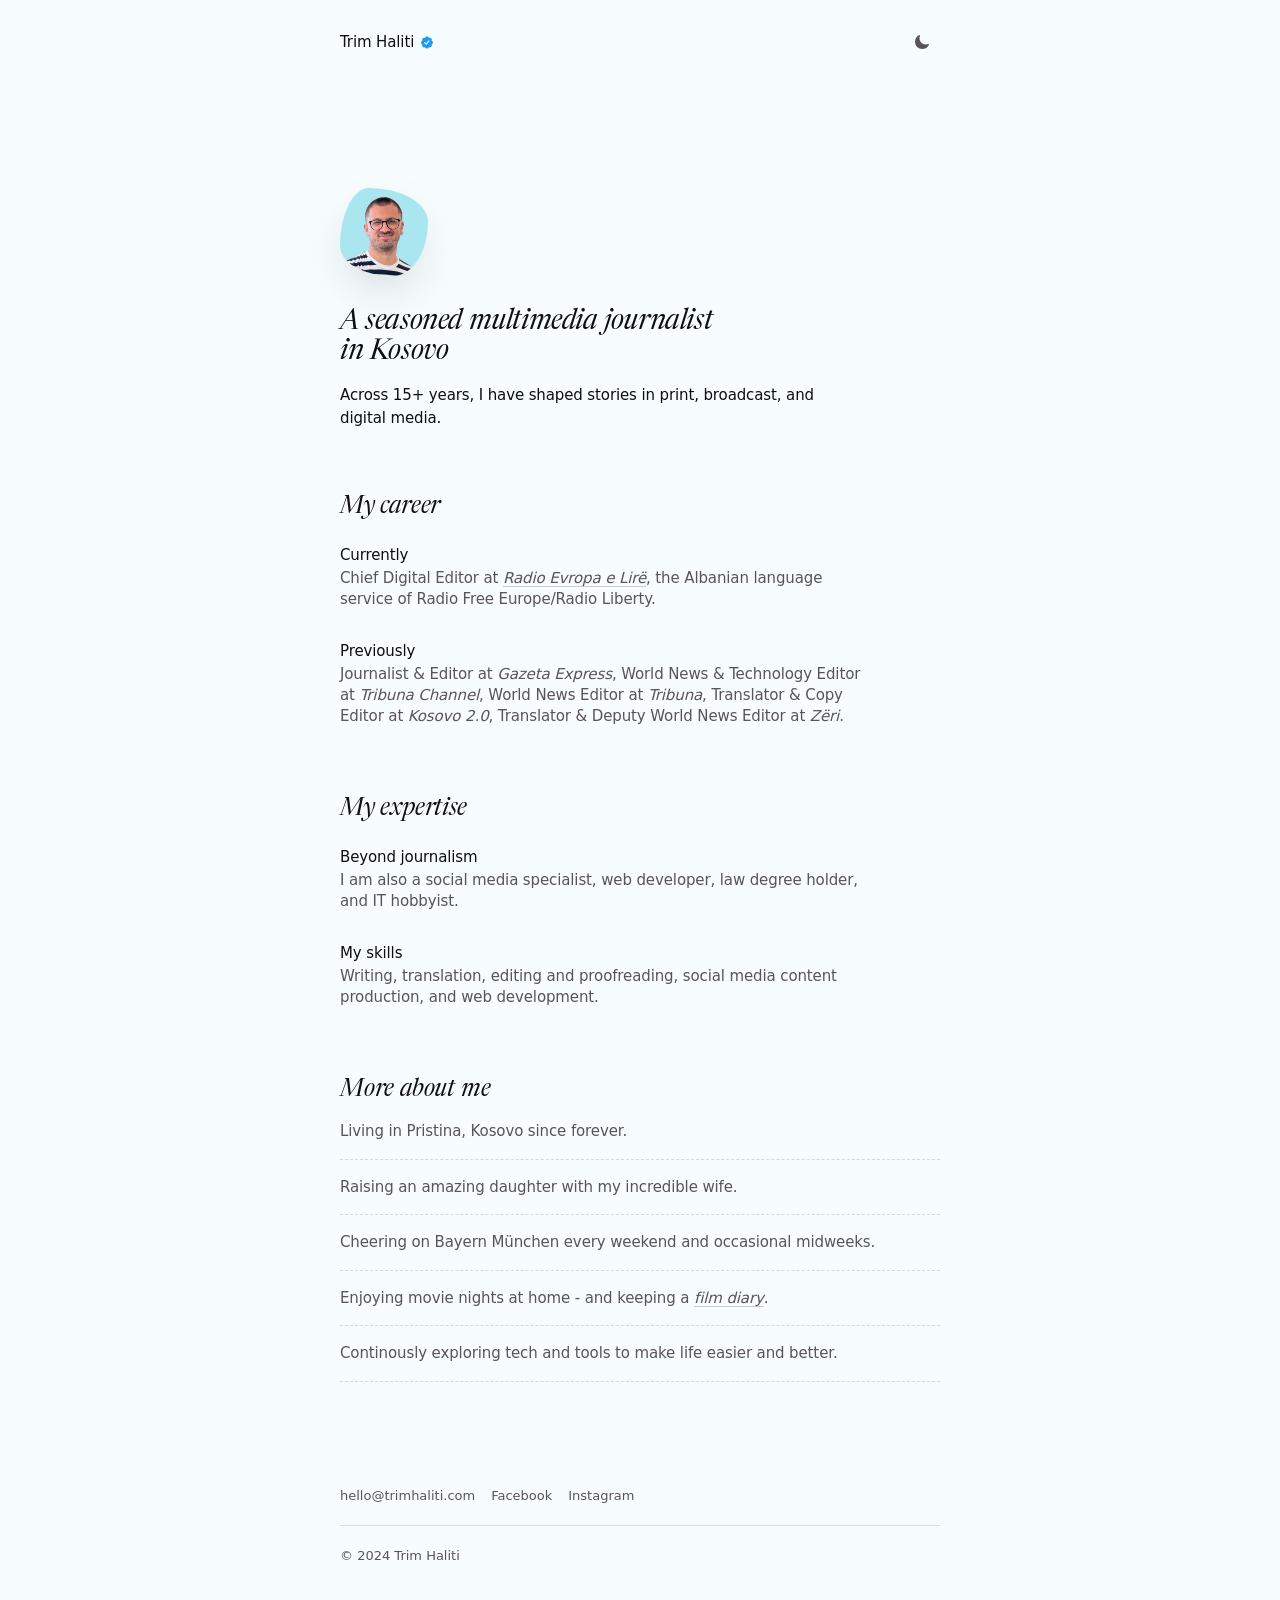
==== index.html @ a912e48a "Update index.html" ====
<!DOCTYPE html>
<html lang="en" dir="ltr">

<head>
    <script>
        (function() {
            const storedTheme = localStorage.getItem('theme');
            if (storedTheme === 'dark') {
                document.documentElement.classList.add('dark');
            }
        })();

    </script>

    <meta charset="UTF-8">
    <title>Trim Haliti</title>
    <meta name="author" content="Trim Haliti">
    <meta name="viewport" content="width=device-width, initial-scale=1.0">
    <meta name="title" content="Trim Haliti">
    <meta name="description" content="A seasoned multimedia journalist in Kosovo">

    <meta property="og:type" content="website">
    <meta property="og:title" content="Trim Haliti">
    <meta property="og:description" content="A seasoned multimedia journalist in Kosovo">
    <meta property="og:url" content="https://trimhaliti.com/">
    <meta property="og:image" content="https://trimhaliti.com/assets/social.png">

    <link rel="icon" type="image/png" href="https://trimhaliti.com/assets/favicon.png">
    <link rel="apple-touch-icon" href="https://trimhaliti.com/assets/apple-touch-icon.png">
    <link rel="stylesheet" href="css/styles.css">
</head>

<body>
    <nav class="global-nav">
        <div class="nav-container">
            <div class="nav-left">
                <div class="nav-links">
                    <a href="/">Trim Haliti</a>
                    <svg viewBox="0 -1 24 24" role="img" fill="#1D9BF0" data-testid="icon-verified"><g><path d="M22.25 12c0-1.43-.88-2.67-2.19-3.34.46-1.39.2-2.9-.81-3.91s-2.52-1.27-3.91-.81c-.66-1.31-1.91-2.19-3.34-2.19s-2.67.88-3.33 2.19c-1.4-.46-2.91-.2-3.92.81s-1.26 2.52-.8 3.91c-1.31.67-2.2 1.91-2.2 3.34s.89 2.67 2.2 3.34c-.46 1.39-.21 2.9.8 3.91s2.52 1.26 3.91.81c.67 1.31 1.91 2.19 3.34 2.19s2.68-.88 3.34-2.19c1.39.45 2.9.2 3.91-.81s1.27-2.52.81-3.91c1.31-.67 2.19-1.91 2.19-3.34zm-11.71 4.2L6.8 12.46l1.41-1.42 2.26 2.26 4.8-5.23 1.47 1.36-6.2 6.77z"></path></g></svg>
                </div>
            </div>
            <div class="nav-right">
                <div class="theme-switcher">
                    <button id="theme-switcher" aria-label="Toggle theme">
                        <svg xmlns="http://www.w3.org/2000/svg" class="theme-icon moon-icon" viewBox="0 0 512 512" width="16" height="16">
                            <path d="M264 480A232 232 0 0132 248c0-94 54-178.28 137.61-214.67a16 16 0 0121.06 21.06C181.07 76.43 176 104.66 176 136c0 110.28 89.72 200 200 200 31.34 0 59.57-5.07 81.61-14.67a16 16 0 0121.06 21.06C442.28 426 358 480 264 480z" />
                        </svg>
                        <svg xmlns="http://www.w3.org/2000/svg" class="theme-icon sun-icon" viewBox="0 0 512 512" width="16" height="16">
                            <path d="M256 118a22 22 0 01-22-22V48a22 22 0 0144 0v48a22 22 0 01-22 22zM256 486a22 22 0 01-22-22v-48a22 22 0 0144 0v48a22 22 0 01-22 22zM369.14 164.86a22 22 0 01-15.56-37.55l33.94-33.94a22 22 0 0131.11 31.11l-33.94 33.94a21.93 21.93 0 01-15.55 6.44zM108.92 425.08a22 22 0 01-15.55-37.56l33.94-33.94a22 22 0 1131.11 31.11l-33.94 33.94a21.94 21.94 0 01-15.56 6.45zM464 278h-48a22 22 0 010-44h48a22 22 0 010 44zM96 278H48a22 22 0 010-44h48a22 22 0 010 44zM403.08 425.08a21.94 21.94 0 01-15.56-6.45l-33.94-33.94a22 22 0 0131.11-31.11l33.94 33.94a22 22 0 01-15.55 37.56zM142.86 164.86a21.89 21.89 0 01-15.55-6.44l-33.94-33.94a22 22 0 0131.11-31.11l33.94 33.94a22 22 0 01-15.56 37.55zM256 358a102 102 0 11102-102 102.12 102.12 0 01-102 102z" />
                        </svg>
                    </button>
                </div>
            </div>
        </div>
    </nav>
    <header>
        <div class="homepage-header">
            <div class="avatar-container">
                <img class="avatar" width="80px" src="assets/avatar.png" alt="Avatar" title="That's me">
            </div>
            <h1 class="homepage italic">
                A seasoned multimedia journalist in Kosovo

            </h1>
            <p>
                Across 15+ years, I have shaped stories in print, broadcast, and digital media.
            </p>
            
        </div>
    </header>
    <main>
        <section id="work">
            <h2 class="section-title italic">
                My career
            </h2>
            <div class="project-block">
                    <div class="project-item-box">
                        <h3 class="project-title">
                            Currently
                        </h3>
                        <p class="project-description secondary">
                            Chief Digital Editor at <a rel="noopener" target="_blank" href="https://www.evropaelire.org/s?k=Trim%20Haliti&tab=all&pi=1&r=any&pp=10"><i>Radio Evropa e Lirë</i></a>, the Albanian language service of Radio Free Europe/Radio Liberty.
                        </p>
                    </div>
                </a>
                    <div class="project-item-box">
                        <h3 class="project-title">
                            Previously
                        </h3>
                        <p class="project-description secondary">
                            Journalist & Editor at <i>Gazeta Express</i>, World News & Technology Editor at <i>Tribuna Channel</i>, World News Editor at <i>Tribuna</i>, Translator & Copy Editor at <i>Kosovo 2.0</i>, Translator & Deputy World News Editor at <i>Zëri</i>.
                        </p>
                    </div>
                </a>
            </div>
        </section>
        <section id="work">
            <h2 class="section-title italic">
                My expertise
            </h2>
            <div class="project-block">
                    <div class="project-item-box">
                        <h3 class="project-title">
                            Beyond journalism
                        </h3>
                        <p class="project-description secondary">
                        I am also a social media specialist, web developer, law degree holder, and IT hobbyist.
                        </p>
                    </div>
                </a>
                    <div class="project-item-box">
                        <h3 class="project-title">
                            My skills
                        </h3>
                        <p class="project-description secondary">
                            Writing, translation, editing and proofreading, social media content production, and web development.
                        </p>
                    </div>
                </a>
            </div>
        </section>
        <section id="work">
            <h2 class="section-title italic">
                More about me
            </h2>
            <div class="project-block">
                <section>
                    <p class="now">
                        Living in Pristina, Kosovo since forever.
                    </p>
                    <hr class="small-break">
                    <p class="now">
                        Raising an amazing daughter with my incredible wife.
                    </p>
                    <hr class="small-break">
                    <p class="now">
                        Cheering on Bayern München every weekend and occasional midweeks.
                    </p>
                    <hr class="small-break">
                    <p class="now">
                        Enjoying movie nights at home - and keeping a <a href="https://letterboxd.com/trimhaliti" target="_blank" rel="noopener"><i>film diary</i></a>.
                    </p>
                    <hr class="small-break">
                    <p class="now">
                        Continously exploring tech and tools to make life easier and better.
                    </p>
                    <hr class="small-break">
                    </section>
        </main>
    <footer>
        <div class="links-side-by-side">
            <p class="footer-text">
                <a class="inline-icon" href="mailto:hello@trimhaliti.com">hello@trimhaliti.com</a>
            </p>
            <p class="footer-text">
                <a class="inline-icon" rel="noopener" target="_blank" href="https://facebook.com/trimhaliti">Facebook</a>
            </p>
            <p class="footer-text">
                <a class="inline-icon" rel="noopener" target="_blank" href="https://instagram.com/trimhaliti">Instagram</a>
            </p>
        </div>
        <div class="footer-container">
            <p class="footer-text secondary">
                &copy; 2024 Trim Haliti
            </p>
        </div>
    </footer>
    <audio id="themeSwitcherClickSound" src="audio/switch.wav"></audio>
    <script src="js/theme-switcher.js" defer></script>

    <script async defer src="https://scripts.withcabin.com/hello.js"></script>
</body>

</html>
---- css/styles.css ----
*,
*::before,
*::after {
    box-sizing: border-box;
    margin-inline: auto;
    margin-block: 0;
}

html {
    -moz-text-size-adjust: none;
    -webkit-text-size-adjust: none;
    text-size-adjust: none;
}

@font-face {
    font-family: 'Newsreader Display';
    src: url('/fonts/NewsreaderDisplay-Regular.woff2') format('woff2');
    font-weight: normal;
    font-style: normal;
}

@font-face {
    font-family: 'Newsreader Display';
    src: url('/fonts/NewsreaderDisplay-Italic.woff2') format('woff2');
    font-weight: normal;
    font-style: italic;
}

@font-face {
    font-family: 'Newsreader Text';
    src: url('/fonts/NewsreaderText-Regular.woff2') format('woff2');
    font-weight: normal;
    font-style: normal;
}

@font-face {
    font-family: 'Newsreader Text';
    src: url('/fonts/NewsreaderText-Italic.woff2') format('woff2');
    font-weight: normal;
    font-style: italic;
}

:root {
    --background: #f7fcfe;
    --default: #0F0F0F;
    --body: #292929;
    --secondary: #1f1818bb;
    --caption-metadata: #4D4C4C;
}

.dark {
    --background: #0F0F0F;
    --default: #F2F2F2;
    --body: #E0E0E0;
    --secondary: #949494;
    --caption-metadata: #C7C7C7;
}

body {
    min-height: 100vh;
    color: var(--default);
    background-color: var(--background);
    font-family: ui-sans-serif, system-ui, -apple-system, BlinkMacSystemFont, "Segoe UI Variable Display", Roboto, "Helvetica Neue", Arial, "Noto Sans", sans-serif, "Apple Color Emoji", "Segoe UI Emoji", "Segoe UI Symbol", "Noto Color Emoji";
    font-size: 0.9375rem;
    letter-spacing: -0.0075rem;
    line-height: 1.5;
    text-rendering: optimizeLegibility;
    -webkit-font-smoothing: antialiased;
    -moz-osx-font-smoothing: grayscale;
    hanging-punctuation: first allow-end last;
}

.global-nav {
    padding: 1.5rem 0;
}

.nav-container {
    display: flex;
    justify-content: space-between;
    align-items: center;
    column-gap: 1rem;
    max-width: 600px;
}

.sub-nav-container {
    display: flex;
    align-items: center;
    column-gap: 1rem;
    margin: 0;
}

.nav-left,
.nav-right {
    margin: 0;
}

.nav-links {
    display: flex;
    align-items: center;
    column-gap: 0.38rem;
    margin: 0;
}

.nav-links a {
    color: var(--default);
    font-weight: 500;
    text-decoration: none;
    -webkit-text-decoration: none;
}

.nav-links svg {
    flex-shrink: 0;
    width: 14px;
    height: 14px;
}

.nav-links a:hover {
    color: var(--secondary);
}

button#theme-switcher {
    display: flex;
    align-items: center;
    justify-content: center;
    color: var(--secondary);
    background-color: transparent;
    width: 36px;
    height: 36px;
    border: none;
    border-radius: 24px;
    padding: 0;
    font-size: 1rem;
    line-height: 1;
    cursor: pointer;
    transition: all 120ms ease-in-out;
}

button#theme-switcher:hover {
    background-color: hsl(from var(--default) h s l / 10%);
}

.theme-icon {
    width: 16px;
    height: 16px;
    transition: all 120ms ease-in-out;
    fill: currentColor;
    display: flex;
    align-items: center;
    justify-content: center;
}

.moon-icon {
    display: flex;
}

.sun-icon {
    display: none;
}

.dark .moon-icon {
    display: none;
}

.dark .sun-icon {
    display: flex;
}

.avatar-container {
    position: relative;
    display: inline-block;
}

img.avatar {
    width: 88px;
    height: 88px;
    border-radius: 33% 67% 40% 60% / 66% 39% 61% 34%;
    box-shadow:
        0px 0.7px 1.9px -24px rgba(0, 0, 0, 0.124),
        0px 1.7px 4.9px -24px rgba(0, 0, 0, 0.177),
        0px 3.5px 9.9px -24px rgba(0, 0, 0, 0.223),
        0px 7.3px 20.4px -24px rgba(0, 0, 0, 0.276),
        0px 20px 56px -24px rgba(0, 0, 0, 0.4);
    position: relative;
}

.avatar:hover {
    transform: translate(0, -4px);
    transition: transform 200ms ease-in-out;
}

.avatar:not(:hover) {
    transform: translate(0, 0);
    transition: transform 200ms ease-in-out, transition-delay 200ms;
}

h1,
h2,
h3,
.two-column,
.links-page,
details,
footer {
    max-width: 600px;
}

h1,
h2,
h3 {
    font-weight: 500;
    line-height: 1.2;
    text-wrap: balance;
}

h1.homepage {
    font-family: 'Newsreader Display', serif;
    font-size: 1.75rem;
    line-height: 1.1;
    font-weight: 400;
    letter-spacing: -0.025rem;
    text-wrap: pretty;
    max-width: 26ch;
    margin: 1.5rem 0 1rem 0;
}

.homepage-header {
    margin: 6.5rem auto 4rem;
    max-width: 600px;
}

h1.main-title,
h2.section-title {
    font-size: 1.50rem;
    font-weight: 400;
    font-family: 'Newsreader Display', serif;
    letter-spacing: -0.0125rem;
}

.subpage-header {
    margin: 6.5rem auto 2rem;
}

h2.section-title {
    margin: 3.5rem auto 0.75rem;
}

h2.section-title_small {
    font-size: 1.25rem;
    line-height: 1;
    margin: 2.5rem auto 0.5rem;
}

h2.section-title_smaller {
    font-family: 'Newsreader Display', serif;
    font-weight: 400;
    font-size: 1.125rem;
    line-height: 1.4;
    text-wrap: balance;
}

p,
ul,
ol,
li,
figcaption {
    color: var(--body);
    font-weight: 400;
    max-width: 600px;
    margin: 1rem auto;
    text-wrap: pretty;
}

ul,
ol,
dl {
    padding: 0;
}

.homepage-header p {
    max-width: 50ch;
    margin-left: 0;
    color: var(--default);
}

strong {
    color: var(--default);
    font-weight: 600;
}

em {
    font-family: 'Newsreader Text', serif;
    font-size: 1.125rem;
    letter-spacing: normal;
    line-height: normal;
}

s {
    text-decoration-style: solid;
    -webkit-text-decoration-style: solid;
    text-decoration-color: hsl(from var(--default) h s l / 60%);
    -webkit-text-decoration-color: hsl(from var(--default) h s l / 60%);
    text-decoration-thickness: 0.0625rem;
    -webkit-text-decoration-thickness: 0.0625rem;
}

.unselectable {
    user-select: none;
    webkit-user-select: none;
}

.compact-heading {
    color: var(--default);
    margin: 2.5rem auto 1rem;
}

div.project-block {
    max-width: 600px;
    margin: auto;
}

.project-title {
    font-size: 0.9375rem;
    align-items: baseline;
    margin: 0;
}

div.project-item-box {
    display: flex;
    flex-direction: column;
    gap: 0.25rem;
    padding: 0.75rem 0;
    margin-bottom: 0.5rem;
}

.project-description {
    line-height: 1.4;
    max-width: 56ch;
    margin: 0;
}

p.compact {
    margin: 0.5rem auto;
    line-height: 1.5;
}

ul {
    margin: 0.5rem auto 1.25rem;
}

li {
    padding-left: 0.5rem;
    margin: 0.5rem 0 0.5rem 1.5rem;
}

li::marker,
.subtle {
    color: hsl(from var(--default) h s l / 30%);
}

.stylized-number {
    display: inline-block;
    width: 32px;
    text-align: right;
    margin-right: 1rem;
}

.stylized-paragraph {
    padding-left: 3rem;
    margin: 0.5rem auto;
}

.italic {
    font-style: italic;
}

.secondary {
    color: var(--secondary);
}

.mono {
    font-family: ui-monospace, "SF Mono", "Cascadia Mono", "Segoe UI Mono", "Ubuntu Mono", "Roboto Mono", Menlo, Monaco, Consolas, monospace;
    letter-spacing: normal;
}

.now {
    color: var(--secondary);
}

figcaption {
    color: var(--caption-metadata);
    text-align: center;
    font-size: 0.8125rem;
}

a {
    display: inline-block;
    color: var(--secondary);
    text-decoration: underline;
    -webkit-text-decoration: underline;
    text-decoration-style: solid;
    -webkit-text-decoration-style: solid;
    text-decoration-color: hsl(from var(--default) h s l / 20%);
    -webkit-text-decoration-color: hsl(from var(--default) h s l / 20%);
    text-decoration-thickness: 0.0625rem;
    -webkit-text-decoration-thickness: 0.0625rem;
    text-underline-offset: 0.1875rem;
    -webkit-text-underline-offset: 0.1875rem;
}

a:hover {
    color: var(--body);
    text-decoration-color: hsl(from var(--default) h s l / 35%);
    -webkit-text-decoration-color: hsl(from var(--default) h s l / 35%);
}

a h3 {
    color: var(--default);
}

a.inline-icon {
    display: inline-flex;
    align-items: baseline;
    text-decoration: none;
    -webkit-text-decoration: none;
}

a.project-item {
    text-decoration: none;
    -webkit-text-decoration: none;
}

a:hover .subtle {
    color: var(--default);
    transition: all 120ms ease-in-out;
}

a:not(:hover) .subtle {
    transition: all 120ms ease-in-out;
}

img,
picture {
    max-width: 100%;
    display: block;
    border-radius: 4px;
}

figure.project-img {
    max-width: 800px;
    margin: 2.5rem auto 4rem;
}

figure.project-img-small {
    max-width: 600px;
    margin: 2.5rem auto 3rem;
}

figure.project-img-tiny {
    max-width: 320px;
    margin: 2.5rem auto;
}

div.links-page {
    margin: 3.5rem auto;
}

a.links-page-header {
    color: var(--default);
}

p.links-page {
    margin: 0.125rem auto;
}

hr.divider {
    max-width: 264px;
    border: 0.5px solid hsl(from var(--default) h s l / 12%);
    margin: 3.5rem auto;
}

hr.small-break {
    max-width: 600px;
    border: 0;
    border-top: 1px dashed hsl(from var(--default) h s l / 15%);
}

details > summary {
    cursor: pointer;
    font-family: 'Newsreader Text', serif;
    font-style: italic;
    font-size: 1.125rem;
    letter-spacing: normal;
    line-height: normal;
    margin: 2.5rem auto 0;
}

summary::marker,
summary::-webkit-details-marker {
    color: hsl(from var(--default) h s l / 30%);
}

.two-column {
    display: flex;
    align-items: baseline;
    column-gap: 1rem;
}

.column {
    margin: 0;
    width: 300px;
}

footer {
    margin: 6.5rem auto 4rem;
}

.footer-container {
    display: flex;
    justify-content: space-between;
    align-items: center;
    border-top: 1px solid hsl(from var(--default) h s l / 12%);
    padding: 1.25rem 0 0 0;
    margin-top: 1.25rem;
}

.links-side-by-side {
    display: flex;
    column-gap: 1rem;
    margin-right: 0;
}

.footer-text {
    font-size: 0.8125rem;
    letter-spacing: normal;
    margin: 0;
}

.carousel {
    display: flex;
    overflow-x: auto;
    scroll-snap-type: x mandatory;
    scroll-behavior: smooth;
    padding: 0 1.25rem;
    -ms-overflow-style: none;
    scrollbar-width: none;
}

.carousel .project-img-small {
    display: flex;
    flex: 0 0 auto;
    scroll-snap-align: start;
    align-items: baseline;
    margin: 2rem auto 1rem;
    padding: 0 0 0 1.25rem;
}

.carousel .project-img-small img {
    display: block;
    width: 400px;
    max-height: 100%;
}

.carousel::-webkit-scrollbar {
    display: none;
}

@media screen and (max-width: 768px) {
    body {
        padding: 0;
    }

    .nav-container,
    h1,
    h2,
    h3,
    p,
    ul,
    figure,
    details > summary,
    footer {
        padding: 0 1.25rem;
    }

    img.avatar {
        margin-left: 1.25rem;
    }

    h1.main-title {
        margin: 4rem auto 1rem;
    }

    .stylized-paragraph {
        padding-left: 4.25rem;
    }

    .footer-text {
        padding: 0;
    }
}

@media screen and (max-width: 640px) {
    body {
        font-size: 1rem;
    }

    figcaption,
    .footer-text {
        font-size: 0.875rem;
    }

    hr.small-break {
        margin: auto 1.25rem;
    }

    .footer-container {
        display: flex;
        flex-direction: column;
        gap: 0.5rem;
    }

    .footer-text,
    .links-side-by-side {
        margin: 0;
    }
}

@media screen and (max-width: 480px) {

    figure.project-img,
    figure.project-img-small {
        margin: 2.5rem auto;
    }

    .carousel .project-img-small img {
        width: 300px;
    }

    .two-column {
        flex-direction: column;
    }
}
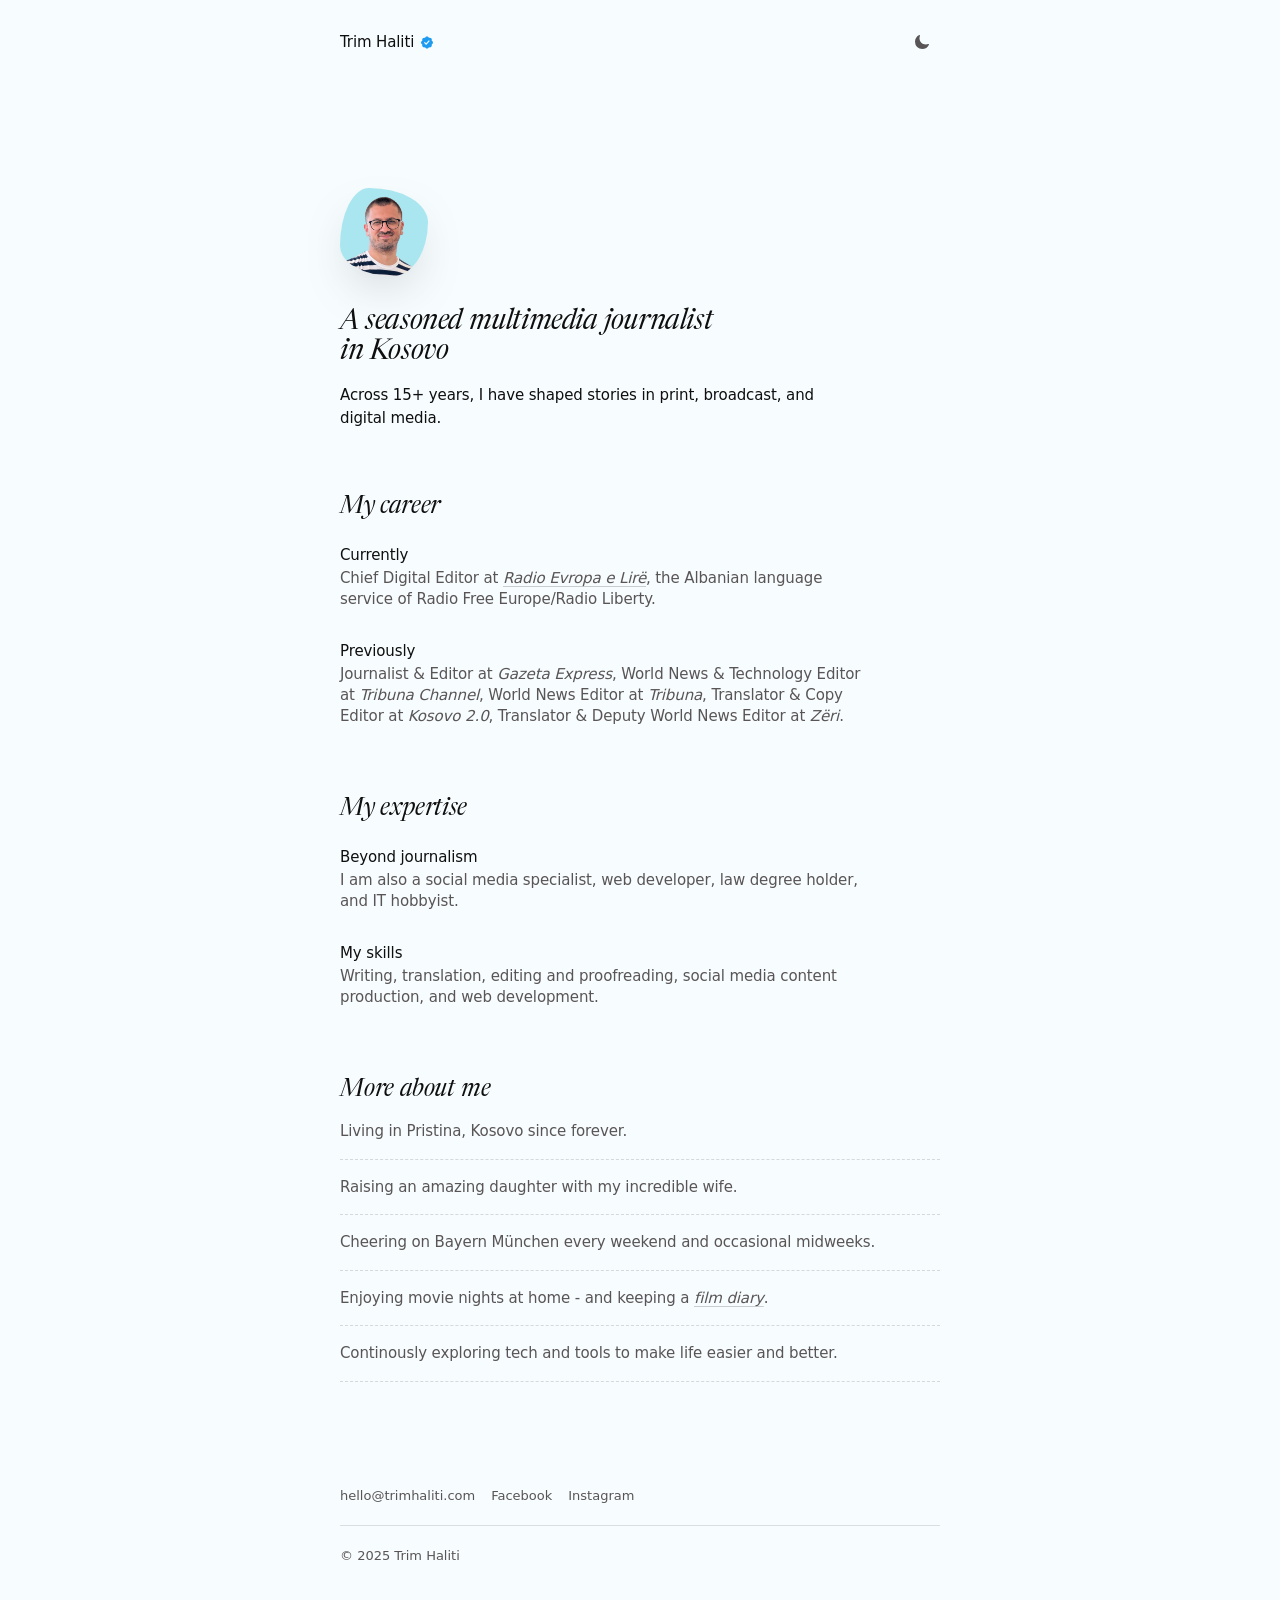
==== commit 299910a7: "Update index.html" ====
--- a/index.html
+++ b/index.html
@@ -161,7 +161,7 @@
         </div>
         <div class="footer-container">
             <p class="footer-text secondary">
-                &copy; 2024 Trim Haliti
+                &copy; 2025 Trim Haliti
             </p>
         </div>
     </footer>
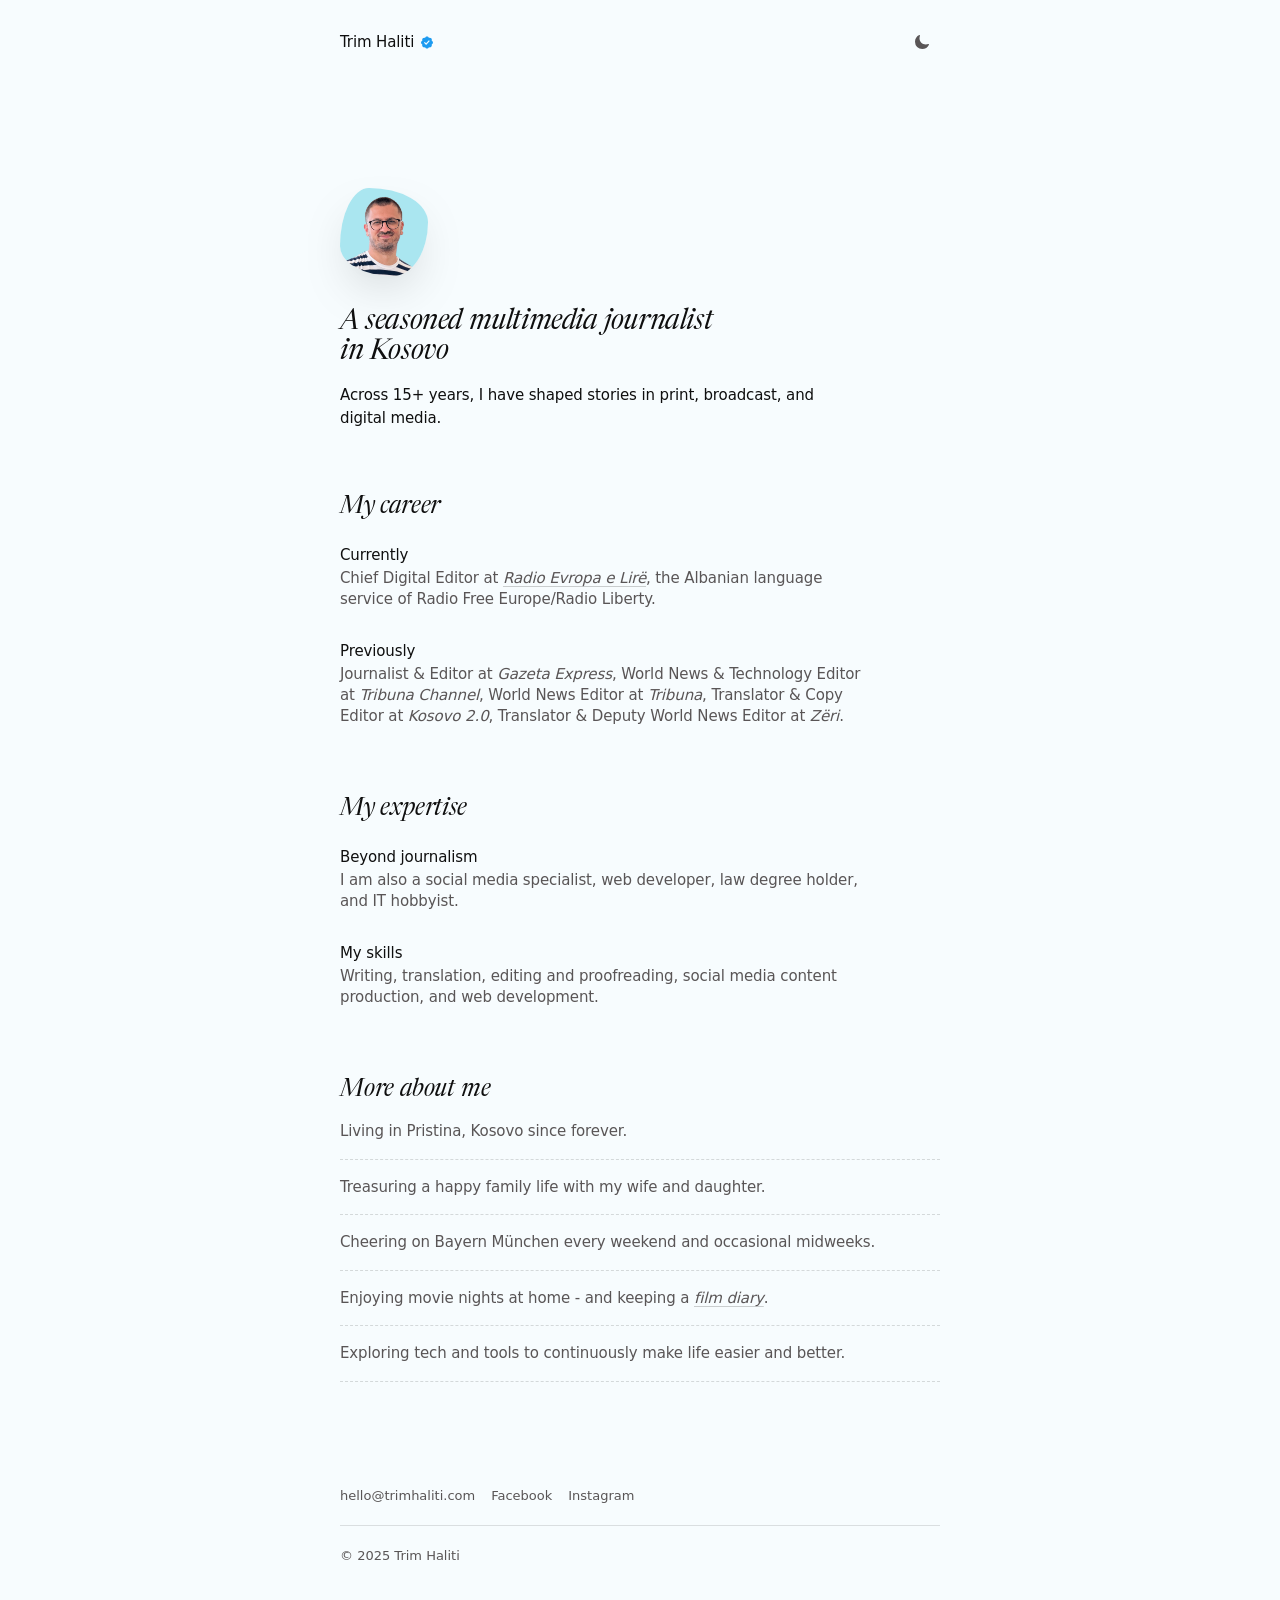
==== commit 4098e1e0: "Update index.html" ====
--- a/index.html
+++ b/index.html
@@ -130,7 +130,7 @@
                     </p>
                     <hr class="small-break">
                     <p class="now">
-                        Raising an amazing daughter with my incredible wife.
+                        Treasuring a happy family life with my wife and daughter.
                     </p>
                     <hr class="small-break">
                     <p class="now">
@@ -142,7 +142,7 @@
                     </p>
                     <hr class="small-break">
                     <p class="now">
-                        Continously exploring tech and tools to make life easier and better.
+                        Exploring tech and tools to continuously make life easier and better.
                     </p>
                     <hr class="small-break">
                     </section>
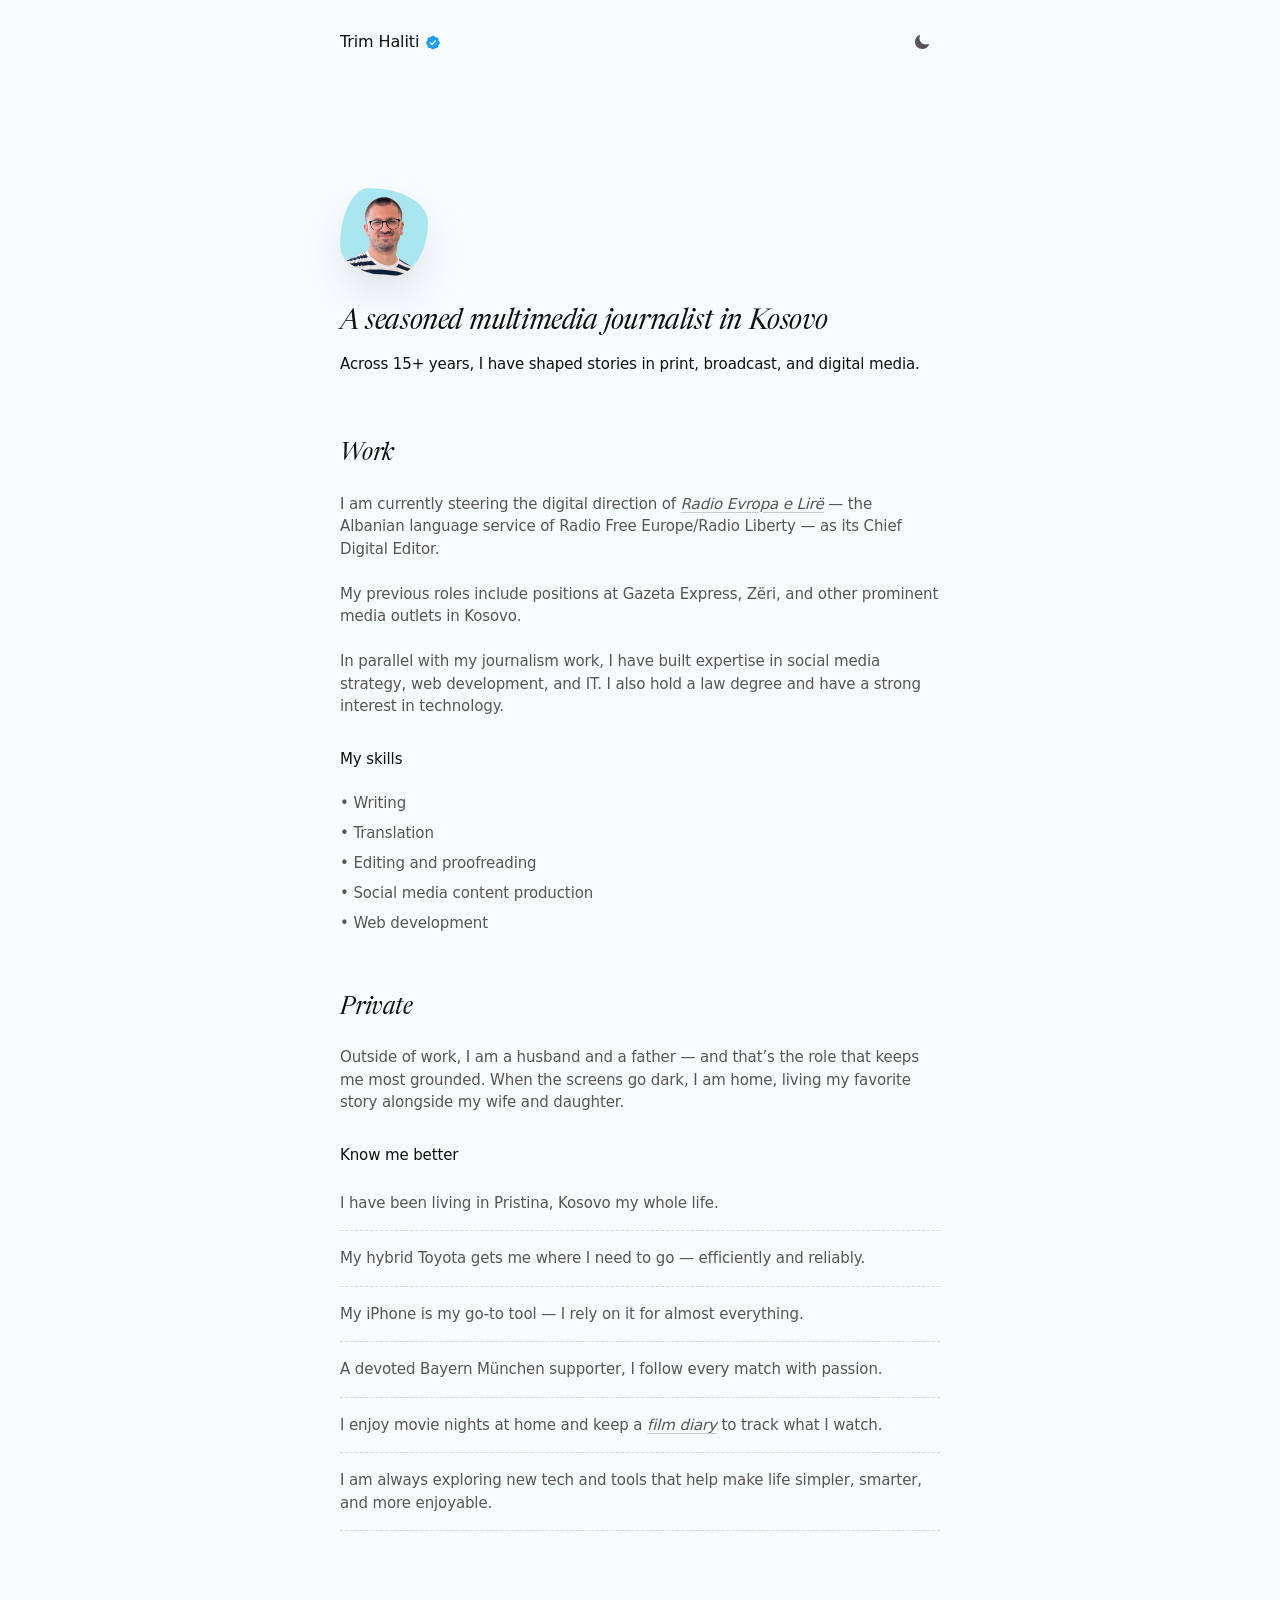
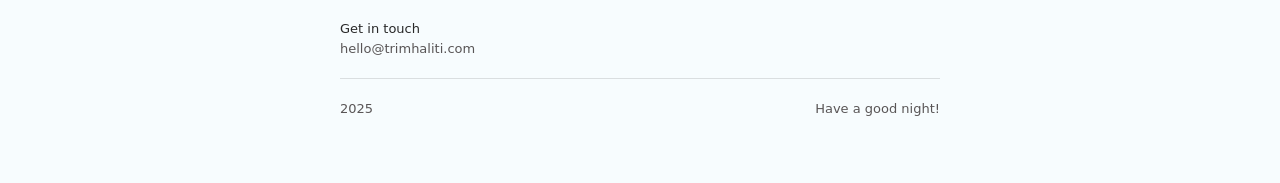
==== commit 653c9b67: "Add files via upload" ====
--- a/index.html
+++ b/index.html
@@ -60,7 +60,6 @@
             </div>
             <h1 class="homepage italic">
                 A seasoned multimedia journalist in Kosovo
-
             </h1>
             <p>
                 Across 15+ years, I have shaped stories in print, broadcast, and digital media.
@@ -71,100 +70,108 @@
     <main>
         <section id="work">
             <h2 class="section-title italic">
-                My career
+                Work
             </h2>
             <div class="project-block">
                     <div class="project-item-box">
-                        <h3 class="project-title">
-                            Currently
-                        </h3>
                         <p class="project-description secondary">
-                            Chief Digital Editor at <a rel="noopener" target="_blank" href="https://www.evropaelire.org/s?k=Trim%20Haliti&tab=all&pi=1&r=any&pp=10"><i>Radio Evropa e Lirë</i></a>, the Albanian language service of Radio Free Europe/Radio Liberty.
+                            I am currently steering the digital direction of <a rel="noopener" target="_blank" href="https://www.evropaelire.org"><i>Radio Evropa e Lirë</i></a> — the Albanian language service of Radio Free Europe/Radio Liberty — as its Chief Digital Editor.<br /><br />
+
+                            My previous roles include positions at Gazeta Express, Zëri, and other prominent media outlets in Kosovo.<br /><br />
+                            In parallel with my journalism work, I have built expertise in social media strategy, web development, and IT. I also hold a law degree and have a strong interest in technology.
                         </p>
                     </div>
-                </a>
                     <div class="project-item-box">
                         <h3 class="project-title">
-                            Previously
+                            My skills
                         </h3>
-                        <p class="project-description secondary">
-                            Journalist & Editor at <i>Gazeta Express</i>, World News & Technology Editor at <i>Tribuna Channel</i>, World News Editor at <i>Tribuna</i>, Translator & Copy Editor at <i>Kosovo 2.0</i>, Translator & Deputy World News Editor at <i>Zëri</i>.
+                        </div>
+                        <p class="project-description2 secondary">
+                            • Writing<br />
+                            • Translation<br />
+                            • Editing and proofreading<br />
+                            • Social media content production<br />
+                            • Web development
                         </p>
-                    </div>
-                </a>
             </div>
         </section>
         <section id="work">
             <h2 class="section-title italic">
-                My expertise
+                Private
             </h2>
             <div class="project-block">
                     <div class="project-item-box">
-                        <h3 class="project-title">
-                            Beyond journalism
-                        </h3>
                         <p class="project-description secondary">
-                        I am also a social media specialist, web developer, law degree holder, and IT hobbyist.
+                        Outside of work, I am a husband and a father — and that’s the role that keeps me most grounded. When the screens go dark, I am home, living my favorite story alongside my wife and daughter.
                         </p>
                     </div>
-                </a>
-                    <div class="project-item-box">
-                        <h3 class="project-title">
-                            My skills
+            <div class="project-item-box">
+                      <h3 class="project-title">
+                            Know me better
                         </h3>
-                        <p class="project-description secondary">
-                            Writing, translation, editing and proofreading, social media content production, and web development.
-                        </p>
-                    </div>
-                </a>
-            </div>
-        </section>
-        <section id="work">
-            <h2 class="section-title italic">
-                More about me
-            </h2>
-            <div class="project-block">
+                        </div>
                 <section>
                     <p class="now">
-                        Living in Pristina, Kosovo since forever.
+                        I have been living in Pristina, Kosovo my whole life.
                     </p>
                     <hr class="small-break">
                     <p class="now">
-                        Treasuring a happy family life with my wife and daughter.
+                        My hybrid Toyota gets me where I need to go — efficiently and reliably.
                     </p>
                     <hr class="small-break">
                     <p class="now">
-                        Cheering on Bayern München every weekend and occasional midweeks.
+                        My iPhone is my go-to tool — I rely on it for almost everything.
                     </p>
                     <hr class="small-break">
                     <p class="now">
-                        Enjoying movie nights at home - and keeping a <a href="https://letterboxd.com/trimhaliti" target="_blank" rel="noopener"><i>film diary</i></a>.
+                        A devoted Bayern München supporter, I follow every match with passion.
                     </p>
                     <hr class="small-break">
                     <p class="now">
-                        Exploring tech and tools to continuously make life easier and better.
+                        I enjoy movie nights at home and keep a <a href="https://letterboxd.com/trimhaliti" target="_blank" rel="noopener"><i>film diary</i></a> to track what I watch.
+                    </p>
+                    <hr class="small-break">
+                    <p class="now">
+                        I am always exploring new tech and tools that help make life simpler, smarter, and more enjoyable.
                     </p>
                     <hr class="small-break">
                     </section>
+            </div>
+        </section>
         </main>
     <footer>
         <div class="links-side-by-side">
             <p class="footer-text">
-                <a class="inline-icon" href="mailto:hello@trimhaliti.com">hello@trimhaliti.com</a>
-            </p>
-            <p class="footer-text">
-                <a class="inline-icon" rel="noopener" target="_blank" href="https://facebook.com/trimhaliti">Facebook</a>
-            </p>
-            <p class="footer-text">
-                <a class="inline-icon" rel="noopener" target="_blank" href="https://instagram.com/trimhaliti">Instagram</a>
+                Get in touch<br /> <a class="inline-icon" href="mailto:hello@trimhaliti.com">hello@trimhaliti.com</a>
             </p>
         </div>
         <div class="footer-container">
             <p class="footer-text secondary">
-                &copy; 2025 Trim Haliti
+                2025
+            </p>
+            <p id="xks" class="footer-text secondary">
+                Have a good day!
             </p>
         </div>
     </footer>
+
+    <script src="assets/jquery-3.5.1.min.js"
+        type="text/javascript"></script>
+    <script>
+        var myDate = new Date();
+        var hrs = myDate.getHours();
+        var hello;
+        if (hrs < 05)
+            hello = 'Have a good night!';
+        else if (hrs >= 05 && hrs <= 11)
+            hello = 'Have a good morning!';
+        else if (hrs >= 11 && hrs <= 18)
+            hello = 'Have a good day!';
+        else if (hrs >= 18 && hrs <= 23)
+            hello = 'Have a good evening!';
+        document.getElementById('xks').innerHTML = hello;
+    </script>
+
     <audio id="themeSwitcherClickSound" src="audio/switch.wav"></audio>
     <script src="js/theme-switcher.js" defer></script>
 
--- a/css/styles.css
+++ b/css/styles.css
@@ -104,14 +104,15 @@
 .nav-links a {
     color: var(--default);
     font-weight: 500;
+    font-size: 16px;
     text-decoration: none;
     -webkit-text-decoration: none;
 }
 
 .nav-links svg {
     flex-shrink: 0;
-    width: 14px;
-    height: 14px;
+    width: 16px;
+    height: 16px;
 }
 
 .nav-links a:hover {
@@ -218,7 +219,6 @@
     font-weight: 400;
     letter-spacing: -0.025rem;
     text-wrap: pretty;
-    max-width: 26ch;
     margin: 1.5rem 0 1rem 0;
 }
 
@@ -276,7 +276,6 @@
 }
 
 .homepage-header p {
-    max-width: 50ch;
     margin-left: 0;
     color: var(--default);
 }
@@ -332,10 +331,15 @@
 }
 
 .project-description {
-    line-height: 1.4;
-    max-width: 56ch;
-    margin: 0;
-}
+    line-height: 1.5;
+    margin: 0;
+}
+
+.project-description2 {
+    line-height: 2;
+    margin: 0;
+}
+
 
 p.compact {
     margin: 0.5rem auto;
@@ -510,7 +514,7 @@
 }
 
 footer {
-    margin: 6.5rem auto 4rem;
+    margin: 5.5rem auto 4rem;
 }
 
 .footer-container {
@@ -613,7 +617,6 @@
 
     .footer-container {
         display: flex;
-        flex-direction: column;
         gap: 0.5rem;
     }
 
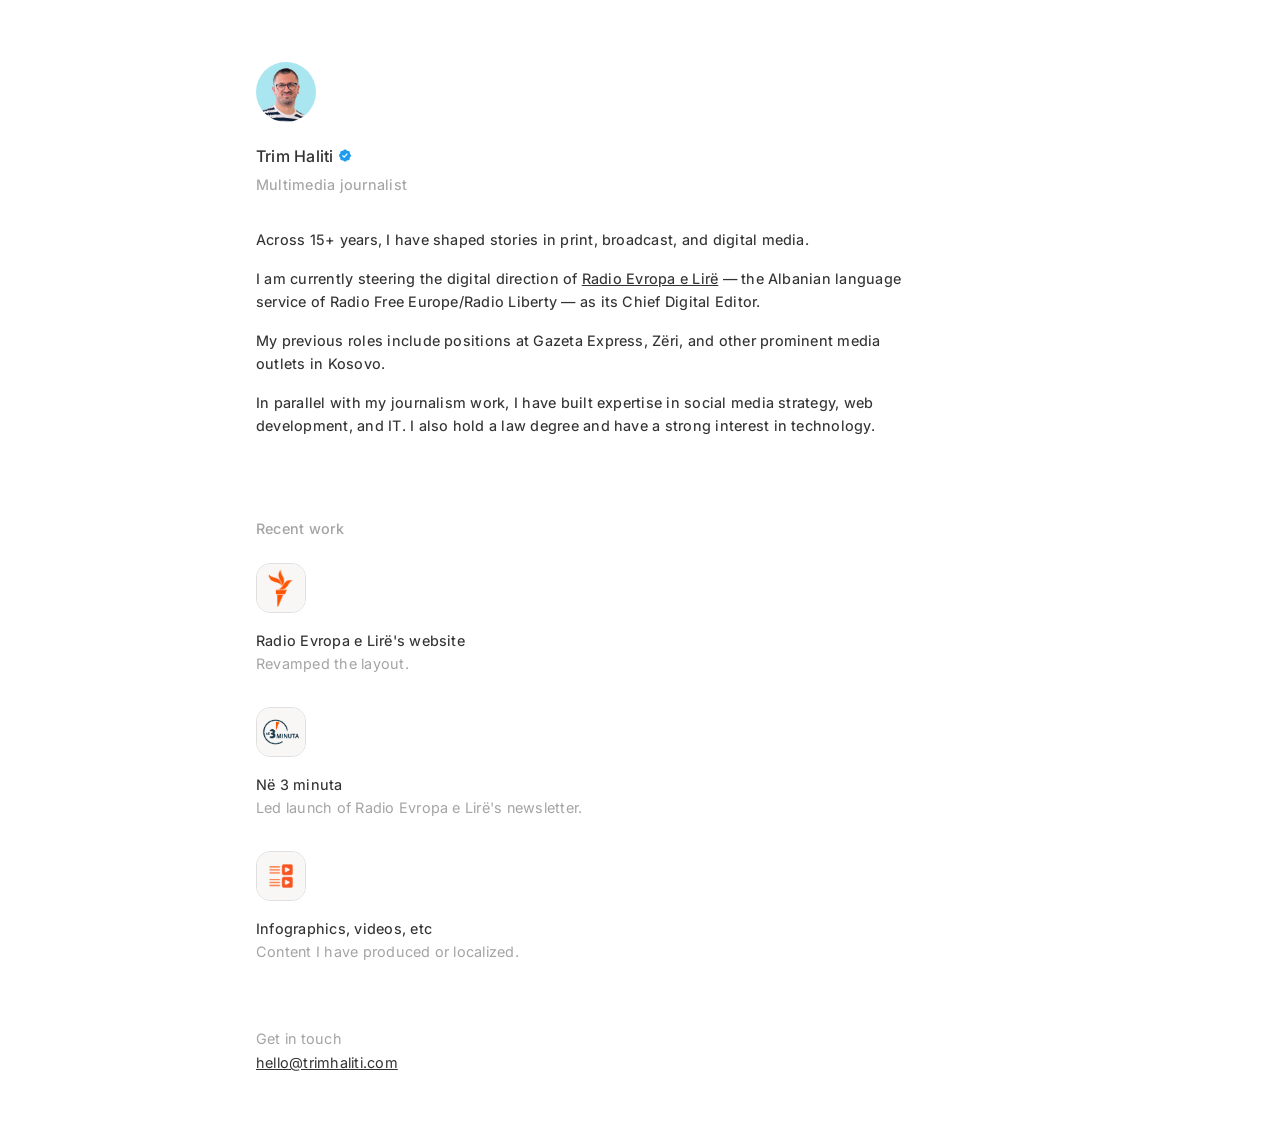
==== commit 2af9a765: "Add files via upload" ====
--- a/index.html
+++ b/index.html
@@ -1,17 +1,6 @@
 <!DOCTYPE html>
-<html lang="en" dir="ltr">
-
-<head>
-    <script>
-        (function() {
-            const storedTheme = localStorage.getItem('theme');
-            if (storedTheme === 'dark') {
-                document.documentElement.classList.add('dark');
-            }
-        })();
-
-    </script>
-
+<html lang="en">
+  <head>
     <meta charset="UTF-8">
     <title>Trim Haliti</title>
     <meta name="author" content="Trim Haliti">
@@ -27,155 +16,88 @@
 
     <link rel="icon" type="image/png" href="https://trimhaliti.com/assets/favicon.png">
     <link rel="apple-touch-icon" href="https://trimhaliti.com/assets/apple-touch-icon.png">
-    <link rel="stylesheet" href="css/styles.css">
-</head>
 
-<body>
-    <nav class="global-nav">
-        <div class="nav-container">
-            <div class="nav-left">
-                <div class="nav-links">
-                    <a href="/">Trim Haliti</a>
-                    <svg viewBox="0 -1 24 24" role="img" fill="#1D9BF0" data-testid="icon-verified"><g><path d="M22.25 12c0-1.43-.88-2.67-2.19-3.34.46-1.39.2-2.9-.81-3.91s-2.52-1.27-3.91-.81c-.66-1.31-1.91-2.19-3.34-2.19s-2.67.88-3.33 2.19c-1.4-.46-2.91-.2-3.92.81s-1.26 2.52-.8 3.91c-1.31.67-2.2 1.91-2.2 3.34s.89 2.67 2.2 3.34c-.46 1.39-.21 2.9.8 3.91s2.52 1.26 3.91.81c.67 1.31 1.91 2.19 3.34 2.19s2.68-.88 3.34-2.19c1.39.45 2.9.2 3.91-.81s1.27-2.52.81-3.91c1.31-.67 2.19-1.91 2.19-3.34zm-11.71 4.2L6.8 12.46l1.41-1.42 2.26 2.26 4.8-5.23 1.47 1.36-6.2 6.77z"></path></g></svg>
-                </div>
+    <link rel="preconnect" href="https://fonts.googleapis.com" />
+    <link rel="preconnect" href="https://fonts.gstatic.com" crossorigin />
+    <link
+      href="https://fonts.googleapis.com/css2?family=Inter:wght@400;500;600;700&display=swap"
+      rel="stylesheet"
+    />
+    <link rel="stylesheet" href="assets/style.css" />
+  </head>
+  <body>
+    <!-- Hero Section -->
+    <header class="hero">
+      <div class="container">
+        <a href="/">
+        <img
+          src="assets/avatar.png"
+          class="profile-img"
+        />
+        </a>
+        <h1>Trim Haliti <svg viewBox="0 -1 24 24" role="img" fill="#1D9BF0" data-testid="icon-verified"><g><path d="M22.25 12c0-1.43-.88-2.67-2.19-3.34.46-1.39.2-2.9-.81-3.91s-2.52-1.27-3.91-.81c-.66-1.31-1.91-2.19-3.34-2.19s-2.67.88-3.33 2.19c-1.4-.46-2.91-.2-3.92.81s-1.26 2.52-.8 3.91c-1.31.67-2.2 1.91-2.2 3.34s.89 2.67 2.2 3.34c-.46 1.39-.21 2.9.8 3.91s2.52 1.26 3.91.81c.67 1.31 1.91 2.19 3.34 2.19s2.68-.88 3.34-2.19c1.39.45 2.9.2 3.91-.81s1.27-2.52.81-3.91c1.31-.67 2.19-1.91 2.19-3.34zm-11.71 4.2L6.8 12.46l1.41-1.42 2.26 2.26 4.8-5.23 1.47 1.36-6.2 6.77z"></path></g></svg></h1>
+        <p class="bio2">
+        Multimedia journalist
+        </p>
+        <p class="bio">
+        Across 15+ years, I have shaped stories in print, broadcast, and digital media.
+        </p>
+        <p class="bio">
+        I am currently steering the digital direction of <a rel="noopener" target="_blank" href="https://www.evropaelire.org">Radio Evropa e Lirë</a> — the Albanian language service of Radio Free Europe/Radio Liberty — as its Chief Digital Editor. 
+        </p>
+        <p class="bio">
+        My previous roles include positions at Gazeta Express, Zëri, and other prominent media outlets in Kosovo. 
+        </p>
+        <p class="bio">
+        In parallel with my journalism work, I have built expertise in social media strategy, web development, and IT. I also hold a law degree and have a strong interest in technology.
+        </p>
+      </div>
+    </header>
+
+    <!-- Work Experience Block -->
+    <main>
+      <section id="work-experience" class="work-experience">
+        <div class="container">
+          <h2>Recent work</h2>
+          <div class="work-experience-grid">
+            <!-- Work Experience Card -->
+            <div class="work-experience-card">
+              <img
+                src="assets/RFE_logo.png"
+              />
+              <a href="https://www.evropaelire.org/" target="_blank"><h3>Radio Evropa e Lirë's website</h3></a>
+              <p>Revamped the layout.</p>
             </div>
-            <div class="nav-right">
-                <div class="theme-switcher">
-                    <button id="theme-switcher" aria-label="Toggle theme">
-                        <svg xmlns="http://www.w3.org/2000/svg" class="theme-icon moon-icon" viewBox="0 0 512 512" width="16" height="16">
-                            <path d="M264 480A232 232 0 0132 248c0-94 54-178.28 137.61-214.67a16 16 0 0121.06 21.06C181.07 76.43 176 104.66 176 136c0 110.28 89.72 200 200 200 31.34 0 59.57-5.07 81.61-14.67a16 16 0 0121.06 21.06C442.28 426 358 480 264 480z" />
-                        </svg>
-                        <svg xmlns="http://www.w3.org/2000/svg" class="theme-icon sun-icon" viewBox="0 0 512 512" width="16" height="16">
-                            <path d="M256 118a22 22 0 01-22-22V48a22 22 0 0144 0v48a22 22 0 01-22 22zM256 486a22 22 0 01-22-22v-48a22 22 0 0144 0v48a22 22 0 01-22 22zM369.14 164.86a22 22 0 01-15.56-37.55l33.94-33.94a22 22 0 0131.11 31.11l-33.94 33.94a21.93 21.93 0 01-15.55 6.44zM108.92 425.08a22 22 0 01-15.55-37.56l33.94-33.94a22 22 0 1131.11 31.11l-33.94 33.94a21.94 21.94 0 01-15.56 6.45zM464 278h-48a22 22 0 010-44h48a22 22 0 010 44zM96 278H48a22 22 0 010-44h48a22 22 0 010 44zM403.08 425.08a21.94 21.94 0 01-15.56-6.45l-33.94-33.94a22 22 0 0131.11-31.11l33.94 33.94a22 22 0 01-15.55 37.56zM142.86 164.86a21.89 21.89 0 01-15.55-6.44l-33.94-33.94a22 22 0 0131.11-31.11l33.94 33.94a22 22 0 01-15.56 37.55zM256 358a102 102 0 11102-102 102.12 102.12 0 01-102 102z" />
-                        </svg>
-                    </button>
-                </div>
+
+            <div class="work-experience-card">
+              <img
+                src="assets/3Min_logo.png"
+              />
+              <a href="https://www.evropaelire.org/ne3minuta" target="_blank"><h3>Në 3 minuta</h3></a>
+              <p>Led launch of Radio Evropa e Lirë's newsletter.</p>
             </div>
+
+            <div class="work-experience-card">
+              <img
+                src="assets/multimedia.png"
+              />
+              <a href="https://www.evropaelire.org/s?k=Trim%20Haliti&tab=all&pi=1&r=any&pp=10" target="_blank"><h3>Infographics, videos, etc</h3></a>
+              <p>Content I have produced or localized.</p>
+            </div>
+          </div>
         </div>
-    </nav>
-    <header>
-        <div class="homepage-header">
-            <div class="avatar-container">
-                <img class="avatar" width="80px" src="assets/avatar.png" alt="Avatar" title="That's me">
-            </div>
-            <h1 class="homepage italic">
-                A seasoned multimedia journalist in Kosovo
-            </h1>
-            <p>
-                Across 15+ years, I have shaped stories in print, broadcast, and digital media.
-            </p>
-            
+      </section>
+
+      <!-- Footer -->
+      <section id="contact" class="contact">
+        <div class="container">
+          <ul>
+            <p>Get in touch</p> <a href="mailto:hello@trimhaliti.com">hello@trimhaliti.com</a>
+          </ul>
         </div>
-    </header>
-    <main>
-        <section id="work">
-            <h2 class="section-title italic">
-                Work
-            </h2>
-            <div class="project-block">
-                    <div class="project-item-box">
-                        <p class="project-description secondary">
-                            I am currently steering the digital direction of <a rel="noopener" target="_blank" href="https://www.evropaelire.org"><i>Radio Evropa e Lirë</i></a> — the Albanian language service of Radio Free Europe/Radio Liberty — as its Chief Digital Editor.<br /><br />
-
-                            My previous roles include positions at Gazeta Express, Zëri, and other prominent media outlets in Kosovo.<br /><br />
-                            In parallel with my journalism work, I have built expertise in social media strategy, web development, and IT. I also hold a law degree and have a strong interest in technology.
-                        </p>
-                    </div>
-                    <div class="project-item-box">
-                        <h3 class="project-title">
-                            My skills
-                        </h3>
-                        </div>
-                        <p class="project-description2 secondary">
-                            • Writing<br />
-                            • Translation<br />
-                            • Editing and proofreading<br />
-                            • Social media content production<br />
-                            • Web development
-                        </p>
-            </div>
-        </section>
-        <section id="work">
-            <h2 class="section-title italic">
-                Private
-            </h2>
-            <div class="project-block">
-                    <div class="project-item-box">
-                        <p class="project-description secondary">
-                        Outside of work, I am a husband and a father — and that’s the role that keeps me most grounded. When the screens go dark, I am home, living my favorite story alongside my wife and daughter.
-                        </p>
-                    </div>
-            <div class="project-item-box">
-                      <h3 class="project-title">
-                            Know me better
-                        </h3>
-                        </div>
-                <section>
-                    <p class="now">
-                        I have been living in Pristina, Kosovo my whole life.
-                    </p>
-                    <hr class="small-break">
-                    <p class="now">
-                        My hybrid Toyota gets me where I need to go — efficiently and reliably.
-                    </p>
-                    <hr class="small-break">
-                    <p class="now">
-                        My iPhone is my go-to tool — I rely on it for almost everything.
-                    </p>
-                    <hr class="small-break">
-                    <p class="now">
-                        A devoted Bayern München supporter, I follow every match with passion.
-                    </p>
-                    <hr class="small-break">
-                    <p class="now">
-                        I enjoy movie nights at home and keep a <a href="https://letterboxd.com/trimhaliti" target="_blank" rel="noopener"><i>film diary</i></a> to track what I watch.
-                    </p>
-                    <hr class="small-break">
-                    <p class="now">
-                        I am always exploring new tech and tools that help make life simpler, smarter, and more enjoyable.
-                    </p>
-                    <hr class="small-break">
-                    </section>
-            </div>
-        </section>
-        </main>
-    <footer>
-        <div class="links-side-by-side">
-            <p class="footer-text">
-                Get in touch<br /> <a class="inline-icon" href="mailto:hello@trimhaliti.com">hello@trimhaliti.com</a>
-            </p>
-        </div>
-        <div class="footer-container">
-            <p class="footer-text secondary">
-                2025
-            </p>
-            <p id="xks" class="footer-text secondary">
-                Have a good day!
-            </p>
-        </div>
-    </footer>
-
-    <script src="assets/jquery-3.5.1.min.js"
-        type="text/javascript"></script>
-    <script>
-        var myDate = new Date();
-        var hrs = myDate.getHours();
-        var hello;
-        if (hrs < 05)
-            hello = 'Have a good night!';
-        else if (hrs >= 05 && hrs <= 11)
-            hello = 'Have a good morning!';
-        else if (hrs >= 11 && hrs <= 18)
-            hello = 'Have a good day!';
-        else if (hrs >= 18 && hrs <= 23)
-            hello = 'Have a good evening!';
-        document.getElementById('xks').innerHTML = hello;
-    </script>
-
-    <audio id="themeSwitcherClickSound" src="audio/switch.wav"></audio>
-    <script src="js/theme-switcher.js" defer></script>
+      </section>
+    </main>
 
     <script async defer src="https://scripts.withcabin.com/hello.js"></script>
-</body>
-
+  </body>
 </html>
--- a/assets/style.css
+++ b/assets/style.css
@@ -0,0 +1,159 @@
+* {
+  box-sizing: border-box;
+  margin: 0;
+  padding: 0;
+}
+
+body {
+  font-family: "Inter", sans-serif;
+  line-height: 1.6;
+  color: #333;
+  background-color: #fff;
+  letter-spacing: .015rem;
+}
+
+/* Container */
+.container {
+  max-width: 800px;
+  margin: 0 auto;
+  padding: 0 1rem;
+}
+
+/* Hero Section */
+.hero {
+  padding: 2rem 0;
+}
+
+.hero .container {
+  max-width: 800px;
+  margin-top: 30px;
+  text-align: left;
+  display: flex;
+  flex-direction: column;
+  align-items: flex-start;
+}
+
+.profile-img {
+  width: 60px;
+  height: 60px;
+  border-radius: 50%;
+  object-fit: cover;
+  margin-bottom: 1rem;
+}
+
+.hero h1 {
+  font-size: 1rem;
+  font-weight: 500;
+  margin-bottom: 0.2rem;
+}
+
+.hero svg {
+    flex-shrink: 0;
+    width: 14px;
+    height: 14px;
+}
+
+.bio {
+  font-size: 0.9rem;
+  margin-bottom: 1rem;
+  max-width: 650px;
+  font-weight: 450;
+  text-wrap: pretty;
+}
+
+.bio2 {
+  font-size: 0.9rem;
+  margin-bottom: 2rem;
+  max-width: 650px;
+  font-weight: 450;
+  color: #A4A4A4;
+  text-wrap: pretty;
+}
+
+.hero a {
+  font-size: 0.9rem;
+  color: #333;
+}
+
+.hero a:hover {
+  color: #828282;
+  transition: 0.3s;
+}
+
+/* Work Experience / Projects Section */
+.work-experience {
+  padding: 2rem 0;
+}
+
+.work-experience-grid {
+  display: grid;
+  grid-template-columns: 1fr;
+  gap: 2rem;
+}
+
+.work-experience-card {
+  background-color: #fff;
+  overflow: hidden;
+}
+
+.work-experience-card img {
+  max-height: 50px;
+  object-fit: cover;
+  display: block;
+  border-radius: 14px;
+  border: 1px solid #dfdfdf;
+}
+
+.work-experience h2 {
+  font-size: 0.9rem;
+  font-weight: 500;
+  max-width: 800px;
+  margin-bottom: 1.4rem;
+  color: #A4A4A4;
+}
+
+.work-experience-card h3 {
+  font-size: 0.9rem;
+  font-weight: 450;
+  max-width: 800px;
+  margin-top: 1rem;
+}
+
+.work-experience-card p {
+  font-size: 0.9rem;
+  color: #A4A4A4;
+}
+
+.work-experience a {
+  font-size: 0.9rem;
+  color: #333;
+  text-decoration: none;
+}
+
+.work-experience a:hover {
+  color: #828282;
+  transition: 0.3s;
+}
+
+/* Contact Section */
+.contact {
+  padding: 2rem 0 4rem 0;
+  background-color: #fff;
+  text-align: left;
+}
+
+.contact a {
+  font-size: 0.9rem;
+  color: #333;
+  margin-right: 1rem;
+}
+
+.contact a:hover {
+  color: #828282;
+  transition: 0.3s;
+}
+
+.contact p {
+  font-size: 0.9rem;
+  color: #A4A4A4;
+}
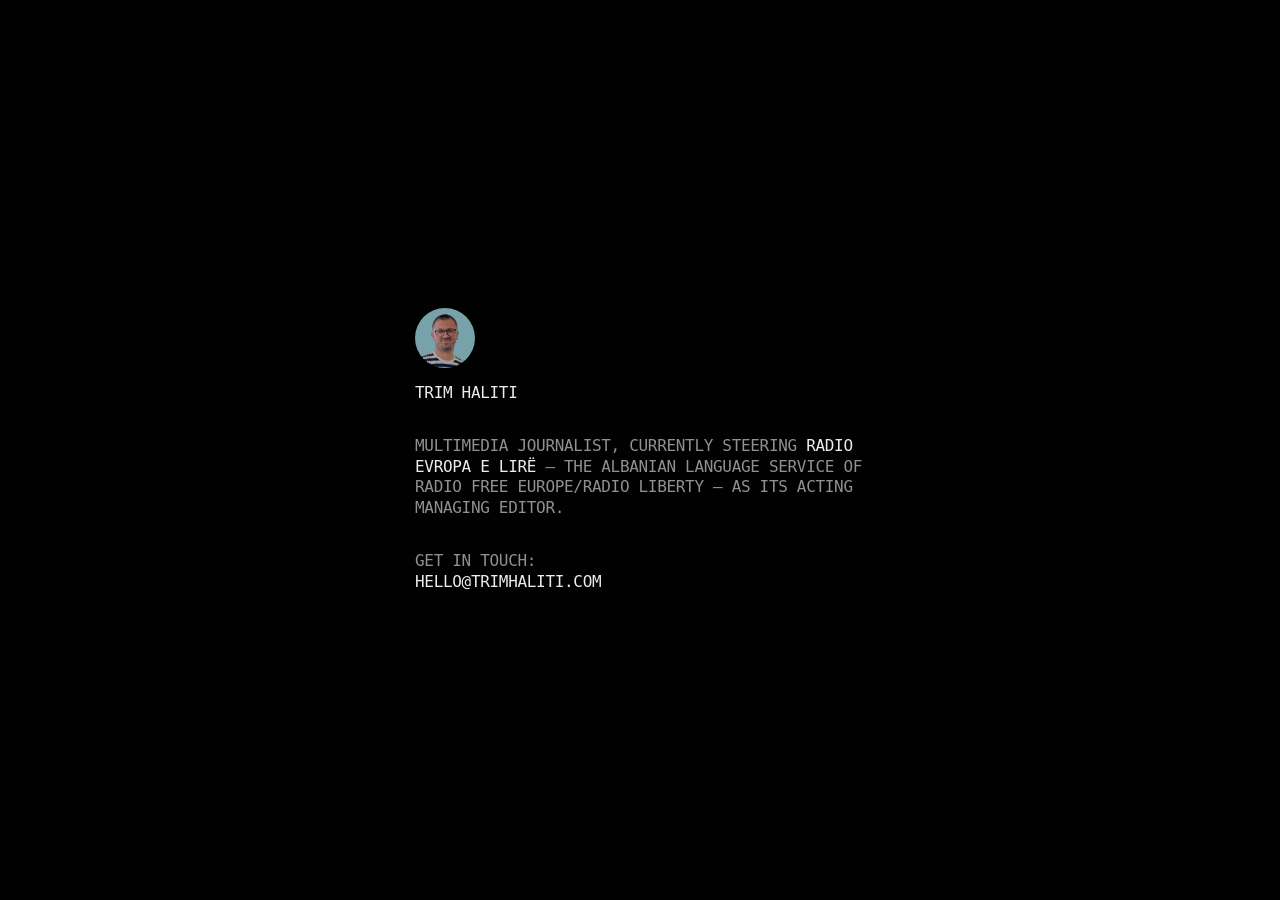
==== commit 17dac9f0: "Add files via upload" ====
--- a/index.html
+++ b/index.html
@@ -1,103 +1,131 @@
-<!DOCTYPE html>
-<html lang="en">
-  <head>
-    <meta charset="UTF-8">
-    <title>Trim Haliti</title>
-    <meta name="author" content="Trim Haliti">
-    <meta name="viewport" content="width=device-width, initial-scale=1.0">
-    <meta name="title" content="Trim Haliti">
-    <meta name="description" content="A seasoned multimedia journalist in Kosovo">
-
-    <meta property="og:type" content="website">
-    <meta property="og:title" content="Trim Haliti">
-    <meta property="og:description" content="A seasoned multimedia journalist in Kosovo">
-    <meta property="og:url" content="https://trimhaliti.com/">
-    <meta property="og:image" content="https://trimhaliti.com/assets/social.png">
-
-    <link rel="icon" type="image/png" href="https://trimhaliti.com/assets/favicon.png">
-    <link rel="apple-touch-icon" href="https://trimhaliti.com/assets/apple-touch-icon.png">
-
-    <link rel="preconnect" href="https://fonts.googleapis.com" />
-    <link rel="preconnect" href="https://fonts.gstatic.com" crossorigin />
-    <link
-      href="https://fonts.googleapis.com/css2?family=Inter:wght@400;500;600;700&display=swap"
-      rel="stylesheet"
-    />
-    <link rel="stylesheet" href="assets/style.css" />
-  </head>
-  <body>
-    <!-- Hero Section -->
-    <header class="hero">
-      <div class="container">
-        <a href="/">
-        <img
-          src="assets/avatar.png"
-          class="profile-img"
-        />
-        </a>
-        <h1>Trim Haliti <svg viewBox="0 -1 24 24" role="img" fill="#1D9BF0" data-testid="icon-verified"><g><path d="M22.25 12c0-1.43-.88-2.67-2.19-3.34.46-1.39.2-2.9-.81-3.91s-2.52-1.27-3.91-.81c-.66-1.31-1.91-2.19-3.34-2.19s-2.67.88-3.33 2.19c-1.4-.46-2.91-.2-3.92.81s-1.26 2.52-.8 3.91c-1.31.67-2.2 1.91-2.2 3.34s.89 2.67 2.2 3.34c-.46 1.39-.21 2.9.8 3.91s2.52 1.26 3.91.81c.67 1.31 1.91 2.19 3.34 2.19s2.68-.88 3.34-2.19c1.39.45 2.9.2 3.91-.81s1.27-2.52.81-3.91c1.31-.67 2.19-1.91 2.19-3.34zm-11.71 4.2L6.8 12.46l1.41-1.42 2.26 2.26 4.8-5.23 1.47 1.36-6.2 6.77z"></path></g></svg></h1>
-        <p class="bio2">
-        Multimedia journalist
-        </p>
-        <p class="bio">
-        Across 15+ years, I have shaped stories in print, broadcast, and digital media.
-        </p>
-        <p class="bio">
-        I am currently steering the digital direction of <a rel="noopener" target="_blank" href="https://www.evropaelire.org">Radio Evropa e Lirë</a> — the Albanian language service of Radio Free Europe/Radio Liberty — as its Chief Digital Editor. 
-        </p>
-        <p class="bio">
-        My previous roles include positions at Gazeta Express, Zëri, and other prominent media outlets in Kosovo. 
-        </p>
-        <p class="bio">
-        In parallel with my journalism work, I have built expertise in social media strategy, web development, and IT. I also hold a law degree and have a strong interest in technology.
-        </p>
-      </div>
-    </header>
-
-    <!-- Work Experience Block -->
-    <main>
-      <section id="work-experience" class="work-experience">
-        <div class="container">
-          <h2>Recent work</h2>
-          <div class="work-experience-grid">
-            <!-- Work Experience Card -->
-            <div class="work-experience-card">
-              <img
-                src="assets/RFE_logo.png"
-              />
-              <a href="https://www.evropaelire.org/" target="_blank"><h3>Radio Evropa e Lirë's website</h3></a>
-              <p>Revamped the layout.</p>
-            </div>
-
-            <div class="work-experience-card">
-              <img
-                src="assets/3Min_logo.png"
-              />
-              <a href="https://www.evropaelire.org/ne3minuta" target="_blank"><h3>Në 3 minuta</h3></a>
-              <p>Led launch of Radio Evropa e Lirë's newsletter.</p>
-            </div>
-
-            <div class="work-experience-card">
-              <img
-                src="assets/multimedia.png"
-              />
-              <a href="https://www.evropaelire.org/s?k=Trim%20Haliti&tab=all&pi=1&r=any&pp=10" target="_blank"><h3>Infographics, videos, etc</h3></a>
-              <p>Content I have produced or localized.</p>
-            </div>
-          </div>
-        </div>
-      </section>
-
-      <!-- Footer -->
-      <section id="contact" class="contact">
-        <div class="container">
-          <ul>
-            <p>Get in touch</p> <a href="mailto:hello@trimhaliti.com">hello@trimhaliti.com</a>
-          </ul>
-        </div>
-      </section>
-    </main>
-
-    <script async defer src="https://scripts.withcabin.com/hello.js"></script>
-  </body>
-</html>
+
+<!DOCTYPE html>
+<html lang="en">
+  <head>
+    <meta charset="UTF-8" />
+    <meta name="viewport" content="width=device-width, initial-scale=1.0" />
+    <meta
+      name="description"
+      content="A seasoned multimedia journalist in Kosovo"
+    />
+    <meta name="author" content="Trim Haliti" />
+    <meta property="og:title" content="Trim Haliti" />
+    <meta
+      property="og:description"
+      content="A seasoned multimedia journalist in Kosovo"
+    />
+    <meta
+      property="og:image"
+      content="https://trimhaliti.com/assets/social.png"
+    />
+    <meta property="og:url" content="https://trimhaliti.com" />
+    <link rel="canonical" href="https://trimhaliti.com" />
+    <link rel="icon" type="image/png" href="https://trimhaliti.com/assets/favicon.png">
+    <link rel="apple-touch-icon" href="https://trimhaliti.com/assets/apple-touch-icon.png">
+    <link
+      rel="preload"
+      href="https://trimhaliti.com/assets/ServerMono-Regular.woff2"
+      as="font"
+      type="font/woff2"
+      crossorigin
+    />
+    <title>Trim Haliti</title>
+    <style>
+      @font-face {
+        font-family: 'Server Mono';
+        src: url('https://trimhaliti.com/assets/ServerMono-Regular.woff2')
+          format('woff2');
+        font-weight: 400;
+        font-style: normal;
+        font-display: swap;
+      }
+      * {
+        font-family: 'Server Mono', monospace;
+        font-size: 16px;
+        font-weight: 400;
+        letter-spacing: -0.02em;
+        line-height: 1.3;
+        text-transform: uppercase;
+      }
+      html {
+        color: #ffffff90;
+        background-color: #010101;
+        -webkit-tap-highlight-color: transparent;
+        -webkit-font-smoothing: antialiased;
+      }
+      h1,
+      body,
+      p {
+        margin: 0;
+      }
+      main {
+        display: flex;
+        flex-direction: column;
+        justify-content: center;
+        gap: 32px;
+        height: 100dvh;
+        max-width: 450px;
+        margin: 0 auto;
+        padding: 0 16px;
+      }
+      a {
+        color: #ffffffec;
+        text-decoration: none;
+      }
+      h1 {
+        color: #ffffffec;
+      }
+      video {
+        position: absolute;
+        top: 0;
+        left: 0;
+        width: 100%;
+        height: 100%;
+        object-fit: cover;
+        z-index: -1;
+        filter: grayscale(100%);
+        opacity: 0.2;
+        pointer-events: none;
+      }
+      .profile-img {
+  width: 60px;
+  height: 60px;
+  border-radius: 50%;
+  object-fit: cover;
+          opacity: 0.7;
+  margin-bottom: -1.4rem;
+}
+    </style>
+  </head>
+  <body>
+    <main>
+      <a href="/">
+        <img
+          src="assets/avatar.png"
+          class="profile-img"
+        />
+        </a>
+      <h1>Trim Haliti</h1>
+      <p>
+        Multimedia journalist, currently steering 
+        <a href="https://www.evropaelire.org/" target="_blank" rel="noopener noreferrer"
+          >Radio Evropa e Lirë</a
+        >
+         — the Albanian language service of Radio Free Europe/Radio Liberty — as its Acting Managing Editor.
+      </p>
+      <p>
+        Get in touch:<br>
+        <a href="mailto:hello@trimhaliti.com">hello@trimhaliti.com</a>
+      </p>
+      <video
+        src="assets/hd.mp4"
+        autoplay
+        loop
+        muted
+        playsinline
+        aria-hidden="true"
+      ></video>
+    </main>
+    <script async defer src="https://scripts.withcabin.com/hello.js"></script>
+</body>
+</html>
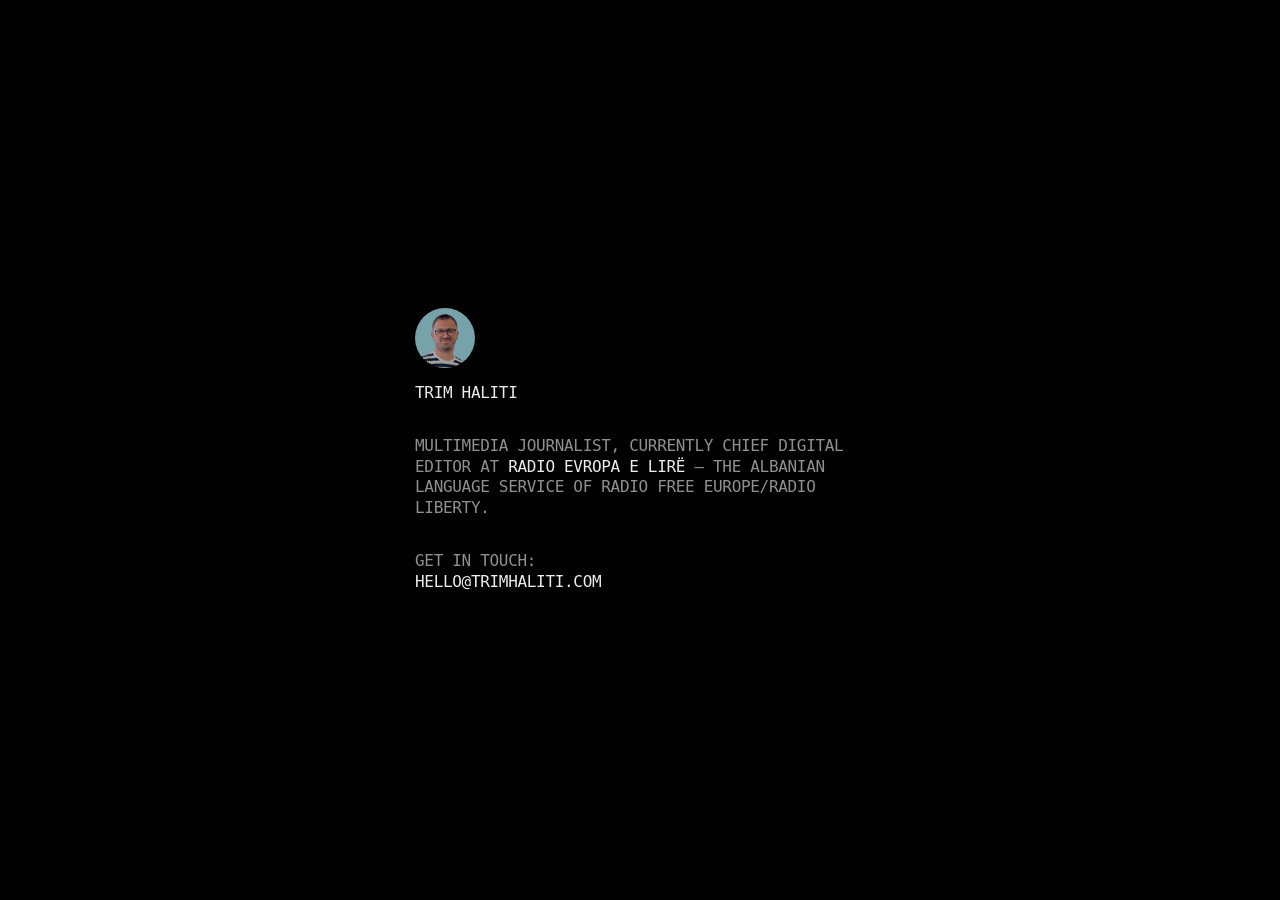
==== commit ba222611: "Update index.html" ====
--- a/index.html
+++ b/index.html
@@ -107,11 +107,11 @@
         </a>
       <h1>Trim Haliti</h1>
       <p>
-        Multimedia journalist, currently steering 
+        Multimedia journalist, currently Chief Digital Editor at 
         <a href="https://www.evropaelire.org/" target="_blank" rel="noopener noreferrer"
           >Radio Evropa e Lirë</a
         >
-         — the Albanian language service of Radio Free Europe/Radio Liberty — as its Acting Managing Editor.
+         — the Albanian language service of Radio Free Europe/Radio Liberty.
       </p>
       <p>
         Get in touch:<br>
